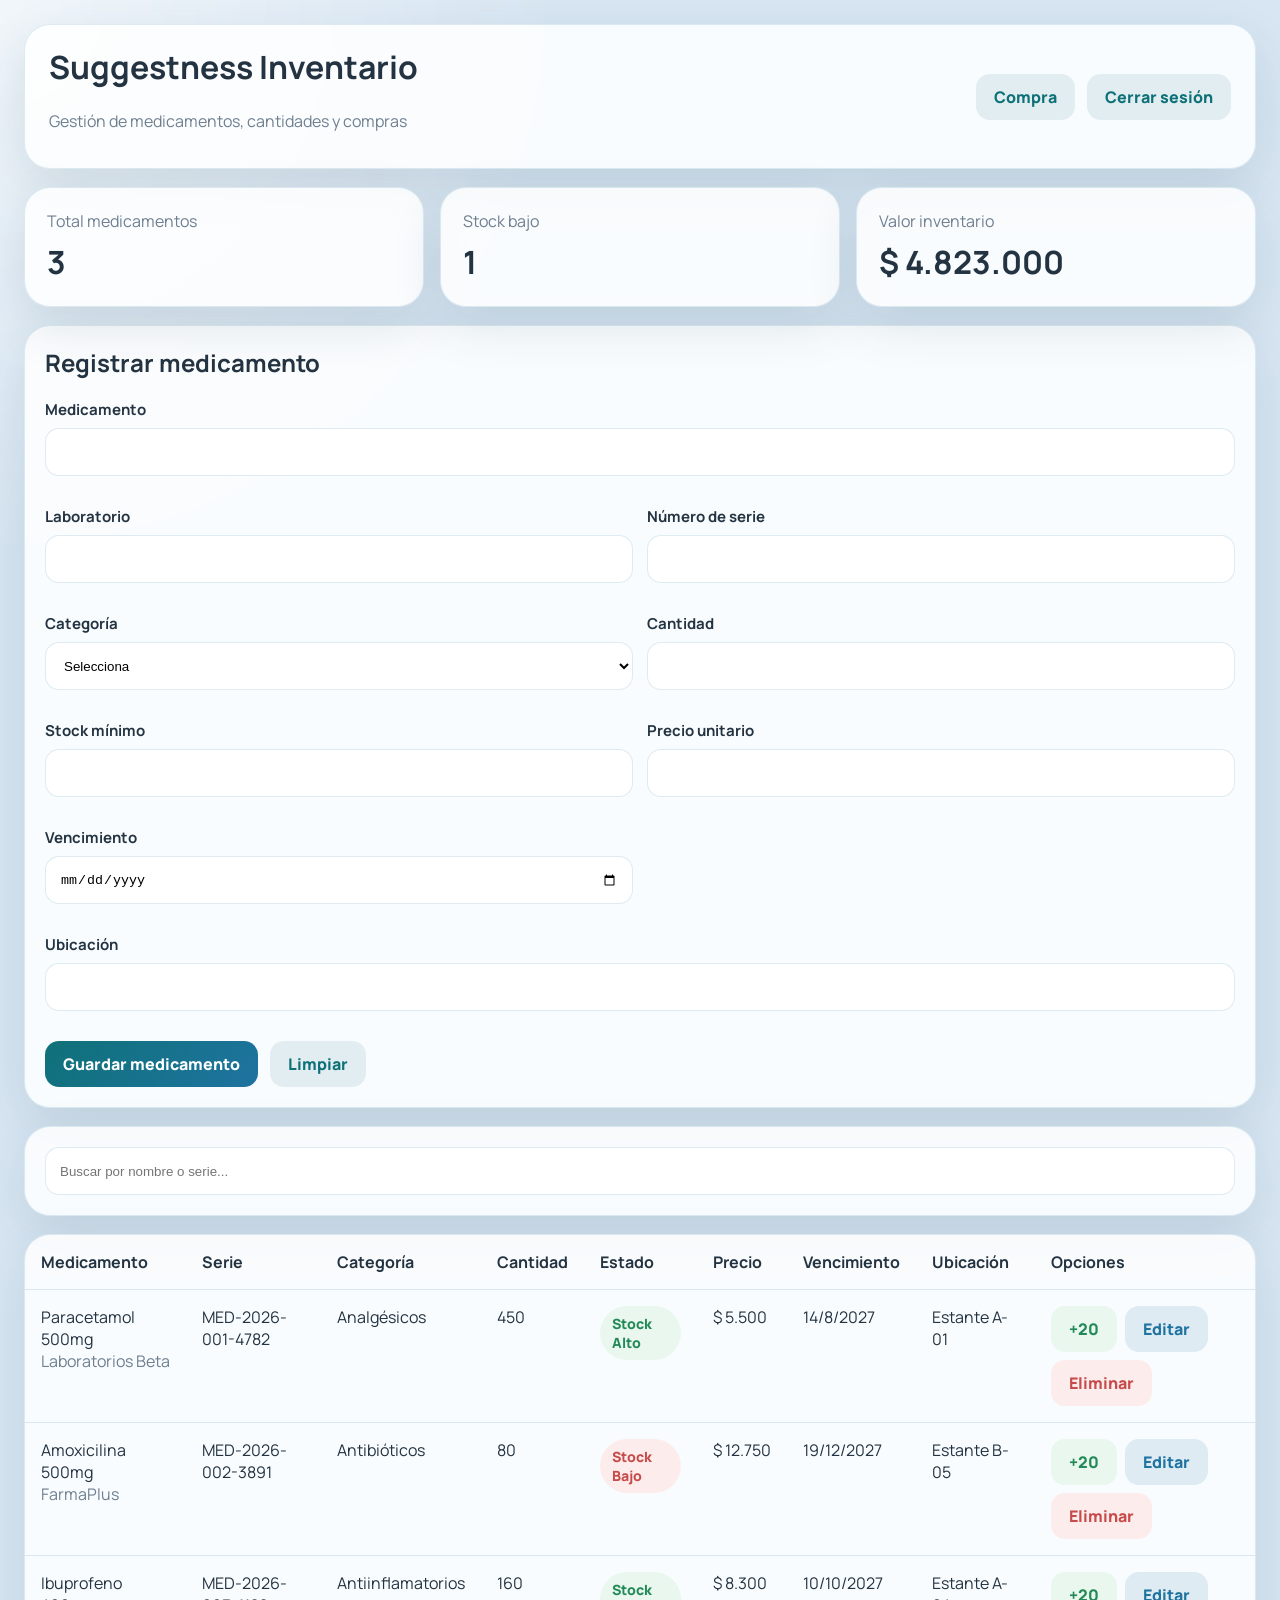
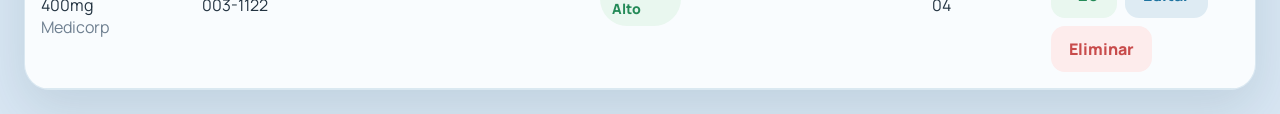
==== dashboard.html @ 664f5b74 "SecondTry" ====
<!DOCTYPE html>
<html lang="es">
<head>
  <meta charset="UTF-8" />
  <meta name="viewport" content="width=device-width, initial-scale=1.0" />
  <title>Suggestness | Dashboard</title>
  <link rel="preconnect" href="https://fonts.googleapis.com">
  <link rel="preconnect" href="https://fonts.gstatic.com" crossorigin>
  <link href="https://fonts.googleapis.com/css2?family=Manrope:wght@400;500;700;800&display=swap" rel="stylesheet">
  <link rel="stylesheet" href="./src/styles.css">
</head>
<body>
  <main class="app-shell">
    <header class="app-header">
      <div>
      <h1>Suggestness Inventario</h1>
        <p class="muted">Gestión de medicamentos, cantidades y compras</p>
      </div>
      <div class="header-actions">
        <a href="./purchase.html" class="btn-soft btn-link">Compra</a>
        <a href="./index.html" class="btn-soft btn-link">Cerrar sesión</a>
      </div>
    </header>
    
    <section class="stats-grid">
      <article class="stat-card">
        <span class="muted">Total medicamentos</span>
        <strong id="totalMeds">0</strong>
      </article>

      <article class="stat-card">
        <span class="muted">Stock bajo</span>
        <strong id="lowStock">0</strong>
      </article>

      <article class="stat-card">
        <span class="muted">Valor inventario</span>
        <strong id="inventoryValue">$0</strong>
      </article>
    </section>

    <section class="panel-card">
      <h2>Registrar medicamento</h2>

      <form id="medicineForm" class="grid-2" novalidate>
        <div class="field full">
          <label for="medicineName">Medicamento</label>
          <input id="medicineName" type="text" required>
        </div>

        <div class="field">
          <label for="laboratory">Laboratorio</label>
          <input id="laboratory" type="text" required>
        </div>

        <div class="field">
          <label for="serial">Número de serie</label>
          <input id="serial" type="text" required>
        </div>

        <div class="field">
          <label for="category">Categoría</label>
          <select id="category" required>
            <option value="">Selecciona</option>
            <option>Analgésicos</option>
            <option>Antibióticos</option>
            <option>Antiinflamatorios</option>
            <option>Antiácidos</option>
            <option>Antihistamínicos</option>
          </select>
        </div>

        <div class="field">
          <label for="quantity">Cantidad</label>
          <input id="quantity" type="number" min="0" required>
        </div>

        <div class="field">
          <label for="minStock">Stock mínimo</label>
          <input id="minStock" type="number" min="0" required>
        </div>

        <div class="field">
          <label for="price">Precio unitario</label>
          <input id="price" type="number" min="0" step="1" required>
        </div>

        <div class="field">
          <label for="expiry">Vencimiento</label>
          <input id="expiry" type="date" required>
        </div>

        <div class="field full">
          <label for="location">Ubicación</label>
          <input id="location" type="text" required>
        </div>

        <div class="full actions-form">
          <button type="submit" class="btn-primary btn-inline">Guardar medicamento</button>
          <button type="button" class="btn-soft" id="clearFormBtn">Limpiar</button>
        </div>
      </form>
    </section>

    <section class="panel-card">
      <div class="search-box">
        <input id="searchInput" type="text" placeholder="Buscar por nombre o serie...">
      </div>
    </section>

    <section class="inventory-card">
      <div class="table-wrap">
        <table>
          <thead>
            <tr>
              <th>Medicamento</th>
              <th>Serie</th>
              <th>Categoría</th>
              <th>Cantidad</th>
              <th>Estado</th>
              <th>Precio</th>
              <th>Vencimiento</th>
              <th>Ubicación</th>
              <th>Opciones</th>
            </tr>
          </thead>
          <tbody id="inventoryBody"></tbody>
        </table>
      </div>
      <div id="emptyState" class="empty-state hidden">No hay medicamentos para mostrar.</div>
    </section>
  </main>

  <script src="./src/app.js" defer></script>
</body>
</html>
---- src/styles.css ----
:root {
  --bg: #d8e6f3;
  --surface: #ffffff;
  --surface-soft: rgba(255, 255, 255, 0.85);
  --border: rgba(30, 115, 160, 0.14);
  --text: #233341;
  --muted: #6e7f90;
  --primary: #0f7178;
  --secondary: #1e73a0;
  --success: #238a57;
  --success-bg: #e9f7ef;
  --warning: #d07d2c;
  --warning-bg: #fff3e8;
  --danger: #c84b4b;
  --danger-bg: #fdecec;
  --shadow: 0 18px 50px rgba(17, 54, 78, 0.12);
  --radius-xl: 26px;
  --radius-lg: 18px;
  --radius-md: 14px;
}

* {
  box-sizing: border-box;
}

html, body {
  margin: 0;
  min-height: 100%;
  font-family: 'Manrope', sans-serif;
  color: var(--text);
  background: var(--bg);
}

body {
  background:
    radial-gradient(circle at top left, rgba(255,255,255,0.65), transparent 26%),
    var(--bg);
}

h1, h2, h3, p {
  margin-top: 0;
}

a {
  color: var(--secondary);
  text-decoration: none;
}

a:hover {
  text-decoration: underline;
}

.auth-body {
  min-height: 100vh;
}

.auth-layout {
  min-height: 100vh;
  display: grid;
  grid-template-columns: 1fr 1fr;
  gap: 32px;
  align-items: center;
  padding: 32px;
}

.auth-left,
.auth-card,
.app-header,
.stat-card,
.panel-card,
.inventory-card {
  background: var(--surface-soft);
  border: 1px solid var(--border);
  border-radius: var(--radius-xl);
  box-shadow: var(--shadow);
}

.auth-left,
.auth-card {
  padding: 32px;
}

.brand-chip {
  display: inline-block;
  padding: 10px 16px;
  border-radius: 999px;
  background: rgba(15, 113, 120, 0.10);
  color: var(--primary);
  font-weight: 800;
  margin-bottom: 20px;
  font-size: 0.9rem;
}

.brand-title {
  font-size: clamp(2.8rem, 6vw, 5.5rem);
  color: var(--primary);
  line-height: 0.95;
  margin-bottom: 12px;
}

.brand-copy,
.muted {
  color: var(--muted);
}

.field {
  display: grid;
  gap: 8px;
  margin-bottom: 16px;
}

.field label {
  font-weight: 700;
  font-size: 0.94rem;
}

.field input,
.field select {
  width: 100%;
  height: 48px;
  border-radius: var(--radius-md);
  border: 1px solid var(--border);
  background: #fff;
  padding: 0 14px;
  outline: none;
}

.field input:focus,
.field select:focus,
.search-box input:focus {
  border-color: var(--secondary);
  box-shadow: 0 0 0 4px rgba(30, 115, 160, 0.12);
}

.links-row {
  margin-bottom: 18px;
}

.btn-primary,
.btn-soft,
.btn-link,
.mini-btn {
  border: none;
  border-radius: var(--radius-md);
  min-height: 46px;
  padding: 0 18px;
  font: inherit;
  font-weight: 800;
}

.btn-primary {
  width: 100%;
  color: white;
  background: linear-gradient(135deg, var(--primary), var(--secondary));
}

.btn-inline {
  width: auto;
}

.btn-soft,
.btn-link {
  display: inline-flex;
  align-items: center;
  justify-content: center;
  background: rgba(15, 113, 120, 0.10);
  color: var(--primary);
  text-decoration: none;
}

.back-link {
  margin-top: 16px;
}

.message {
  margin-top: 14px;
  padding: 12px 14px;
  border-radius: 12px;
  font-weight: 700;
}

.message.error {
  background: var(--danger-bg);
  color: var(--danger);
}

.message.success {
  background: var(--success-bg);
  color: var(--success);
}

.hidden {
  display: none !important;
}

.app-shell {
  padding: 24px;
}

.app-header {
  padding: 20px 24px;
  display: flex;
  justify-content: space-between;
  align-items: center;
  margin-bottom: 18px;
}

.header-actions {
  display: flex;
  gap: 12px;
  flex-wrap: wrap;
}

.stats-grid {
  display: grid;
  grid-template-columns: repeat(3, minmax(0, 1fr));
  gap: 16px;
  margin-bottom: 18px;
}

.stat-card {
  padding: 22px;
}

.stat-card strong {
  display: block;
  margin-top: 8px;
  font-size: 2rem;
}

.panel-card {
  padding: 20px;
  margin-bottom: 18px;
}

.grid-2 {
  display: grid;
  grid-template-columns: repeat(2, minmax(0, 1fr));
  gap: 14px;
}

.full {
  grid-column: 1 / -1;
}

.actions-form {
  display: flex;
  gap: 12px;
  flex-wrap: wrap;
}

.search-box input {
  width: 100%;
  height: 48px;
  border-radius: var(--radius-md);
  border: 1px solid var(--border);
  background: #fff;
  padding: 0 14px;
  outline: none;
}

.inventory-card {
  overflow: hidden;
}

.table-wrap {
  overflow-x: auto;
}

table {
  width: 100%;
  min-width: 980px;
  border-collapse: collapse;
}

th, td {
  text-align: left;
  padding: 16px;
  border-bottom: 1px solid var(--border);
  vertical-align: top;
}

.status-pill {
  display: inline-flex;
  align-items: center;
  padding: 8px 12px;
  border-radius: 999px;
  font-size: 0.88rem;
  font-weight: 800;
}

.status-pill.high {
  background: var(--success-bg);
  color: var(--success);
}

.status-pill.normal {
  background: var(--warning-bg);
  color: var(--warning);
}

.status-pill.low {
  background: var(--danger-bg);
  color: var(--danger);
}

.actions-cell {
  display: flex;
  gap: 8px;
  flex-wrap: wrap;
}

.mini-btn.buy {
  color: var(--success);
  background: var(--success-bg);
}

.mini-btn.edit {
  color: var(--secondary);
  background: rgba(30, 115, 160, 0.12);
}

.mini-btn.delete {
  color: var(--danger);
  background: var(--danger-bg);
}

.empty-state {
  padding: 24px;
  text-align: center;
  color: var(--muted);
}

@media (max-width: 960px) {
  .auth-layout,
  .stats-grid,
  .grid-2 {
    grid-template-columns: 1fr;
  }

  .app-header {
    flex-direction: column;
    align-items: flex-start;
    gap: 12px;
  }
}
.purchase-summary {
  padding: 16px;
  border-radius: 14px;
  background: rgba(30, 115, 160, 0.08);
  color: var(--text);
  font-weight: 700;
}

.modal {
  position: fixed;
  inset: 0;
  background: rgba(15, 32, 46, 0.45);
  display: grid;
  place-items: center;
  padding: 20px;
  z-index: 1000;
}

.modal-box {
  width: min(100%, 440px);
  background: #ffffff;
  border-radius: 22px;
  padding: 28px;
  box-shadow: 0 24px 70px rgba(0, 0, 0, 0.20);
  text-align: center;
  border: 1px solid var(--border);
}

.modal-box h3 {
  margin-bottom: 10px;
}

.modal-box p {
  margin-bottom: 18px;
}
.checkbox-row {
  display: inline-flex;
  align-items: center;
  gap: 10px;
  font-weight: 700;
  cursor: pointer;
}

.checkbox-row input {
  width: 18px;
  height: 18px;
  accent-color: var(--primary);
}

#prescriptionFile {
  padding: 12px;
  height: auto;
}

.total-box {
  display: flex;
  justify-content: space-between;
  align-items: center;
  padding: 18px 20px;
  border-radius: 16px;
  background: rgba(15, 113, 120, 0.08);
  border: 1px solid var(--border);
}

.total-box span {
  color: var(--muted);
  font-weight: 700;
}

.total-box strong {
  font-size: 1.6rem;
  color: var(--primary);
}
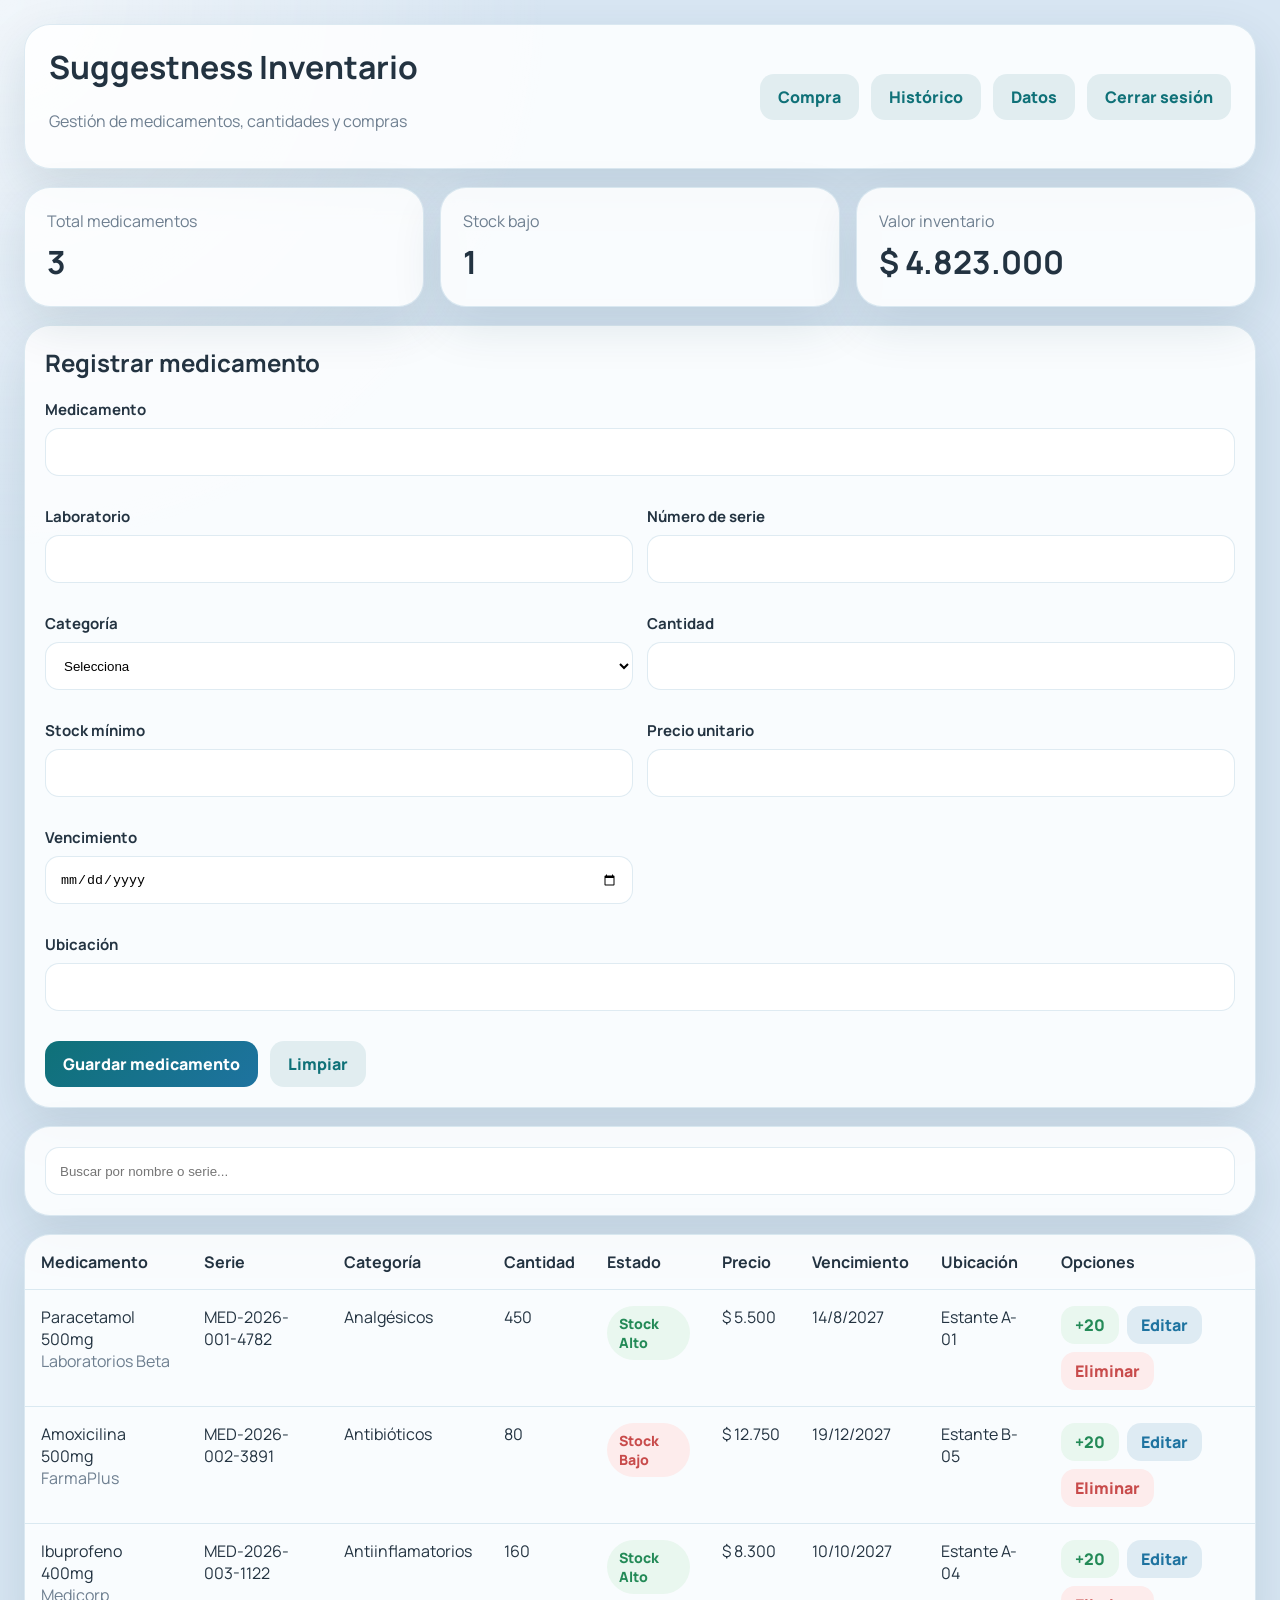
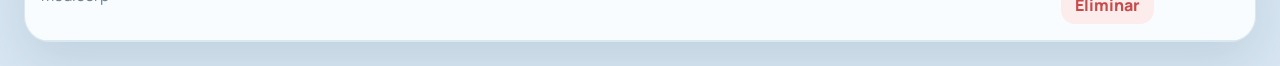
==== commit ec8a947c: "ThirdTry" ====
--- a/dashboard.html
+++ b/dashboard.html
@@ -18,6 +18,8 @@
       </div>
       <div class="header-actions">
         <a href="./purchase.html" class="btn-soft btn-link">Compra</a>
+        <a href="./history.html" class="btn-soft btn-link">Histórico </a>
+        <a href="./data.html" class="btn-soft btn-link">Datos</a>
         <a href="./index.html" class="btn-soft btn-link">Cerrar sesión</a>
       </div>
     </header>
--- a/src/styles.css
+++ b/src/styles.css
@@ -23,7 +23,8 @@
   box-sizing: border-box;
 }
 
-html, body {
+html,
+body {
   margin: 0;
   min-height: 100%;
   font-family: 'Manrope', sans-serif;
@@ -37,7 +38,10 @@
     var(--bg);
 }
 
-h1, h2, h3, p {
+h1,
+h2,
+h3,
+p {
   margin-top: 0;
 }
 
@@ -136,6 +140,16 @@
   margin-bottom: 18px;
 }
 
+.bottom-link {
+  margin-top: 16px;
+  margin-bottom: 0;
+  text-align: center;
+}
+
+.bottom-link a {
+  font-weight: 700;
+}
+
 .btn-primary,
 .btn-soft,
 .btn-link,
@@ -146,6 +160,7 @@
   padding: 0 18px;
   font: inherit;
   font-weight: 800;
+  cursor: pointer;
 }
 
 .btn-primary {
@@ -273,7 +288,8 @@
   border-collapse: collapse;
 }
 
-th, td {
+th,
+td {
   text-align: left;
   padding: 16px;
   border-bottom: 1px solid var(--border);
@@ -310,6 +326,11 @@
   flex-wrap: wrap;
 }
 
+.mini-btn {
+  min-height: 38px;
+  padding: 0 14px;
+}
+
 .mini-btn.buy {
   color: var(--success);
   background: var(--success-bg);
@@ -331,19 +352,6 @@
   color: var(--muted);
 }
 
-@media (max-width: 960px) {
-  .auth-layout,
-  .stats-grid,
-  .grid-2 {
-    grid-template-columns: 1fr;
-  }
-
-  .app-header {
-    flex-direction: column;
-    align-items: flex-start;
-    gap: 12px;
-  }
-}
 .purchase-summary {
   padding: 16px;
   border-radius: 14px;
@@ -379,6 +387,7 @@
 .modal-box p {
   margin-bottom: 18px;
 }
+
 .checkbox-row {
   display: inline-flex;
   align-items: center;
@@ -416,4 +425,87 @@
 .total-box strong {
   font-size: 1.6rem;
   color: var(--primary);
+}
+
+.filter-row {
+  display: flex;
+  gap: 12px;
+  flex-wrap: wrap;
+}
+
+.active-filter {
+  background: var(--primary);
+  color: #ffffff;
+}
+
+.chart-box {
+  position: relative;
+  min-height: 360px;
+}
+
+.top-list {
+  list-style: none;
+  padding: 0;
+  margin: 0;
+  display: grid;
+  gap: 12px;
+}
+
+.top-list li {
+  display: flex;
+  justify-content: space-between;
+  align-items: center;
+  gap: 16px;
+  padding: 14px 16px;
+  border-radius: 14px;
+  background: rgba(30, 115, 160, 0.08);
+  border: 1px solid var(--border);
+}
+
+.top-list strong {
+  color: var(--primary);
+}
+
+@media (max-width: 960px) {
+  .auth-layout,
+  .stats-grid,
+  .grid-2 {
+    grid-template-columns: 1fr;
+  }
+
+  .app-header {
+    flex-direction: column;
+    align-items: flex-start;
+    gap: 12px;
+  }
+}
+
+@media (max-width: 700px) {
+  .app-shell {
+    padding: 16px;
+  }
+
+  .auth-left,
+  .auth-card,
+  .panel-card,
+  .stat-card,
+  .app-header {
+    padding: 18px;
+  }
+
+  .top-list li,
+  .total-box,
+  .actions-form,
+  .header-actions {
+    flex-direction: column;
+    align-items: stretch;
+  }
+
+  .chart-box {
+    min-height: 300px;
+  }
+
+  table {
+    min-width: 820px;
+  }
 }
